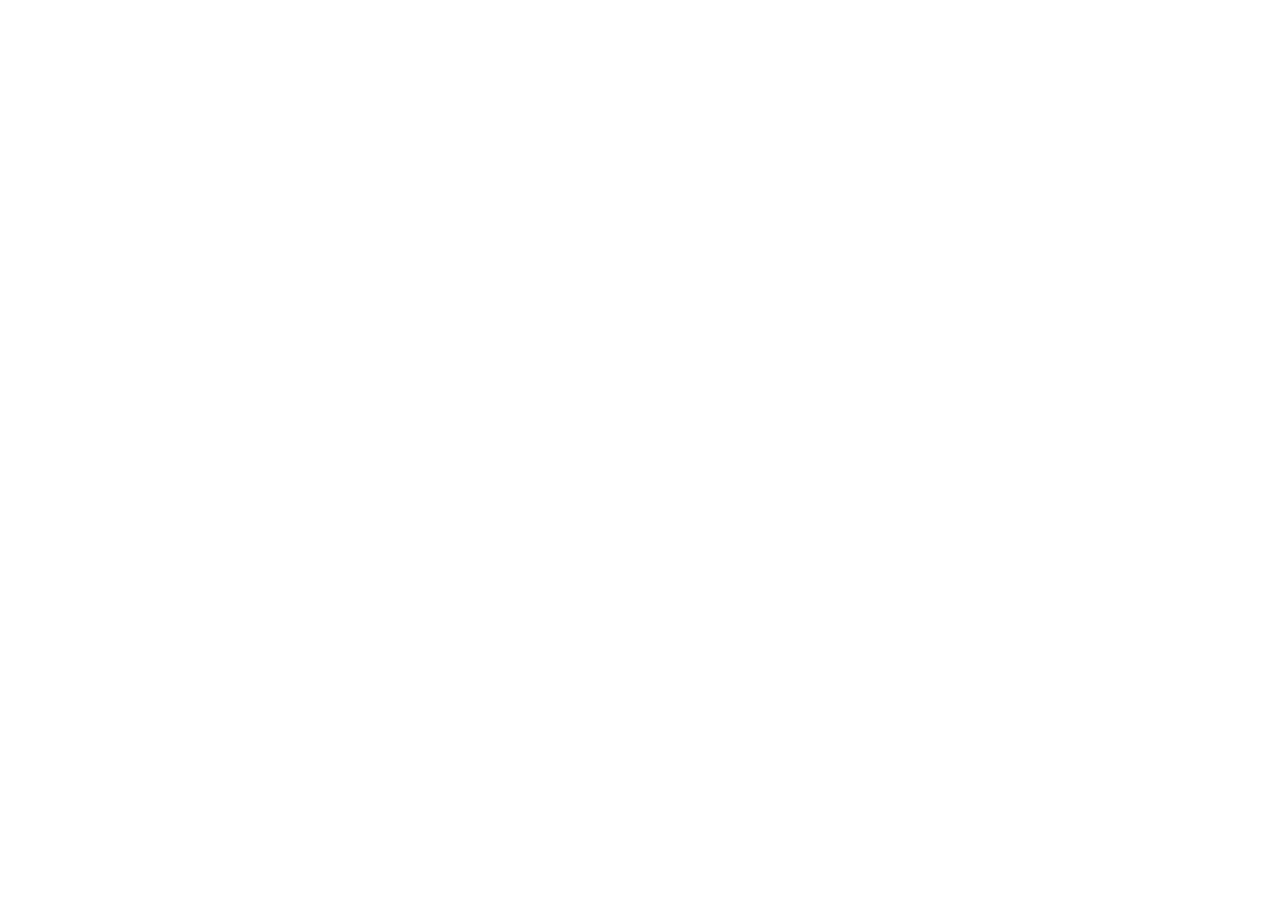
==== chenchen.html @ 7bcf4c58 "add initial html structure" ====
<!DOCTYPE html>
<html lang="en">
<head>
    <meta charset="UTF-8">
    <meta name="viewport" content="width=device-width, initial-scale=1.0">
    <title>Chenchen Feng</title>
</head>
<body>
    
</body>
</html>
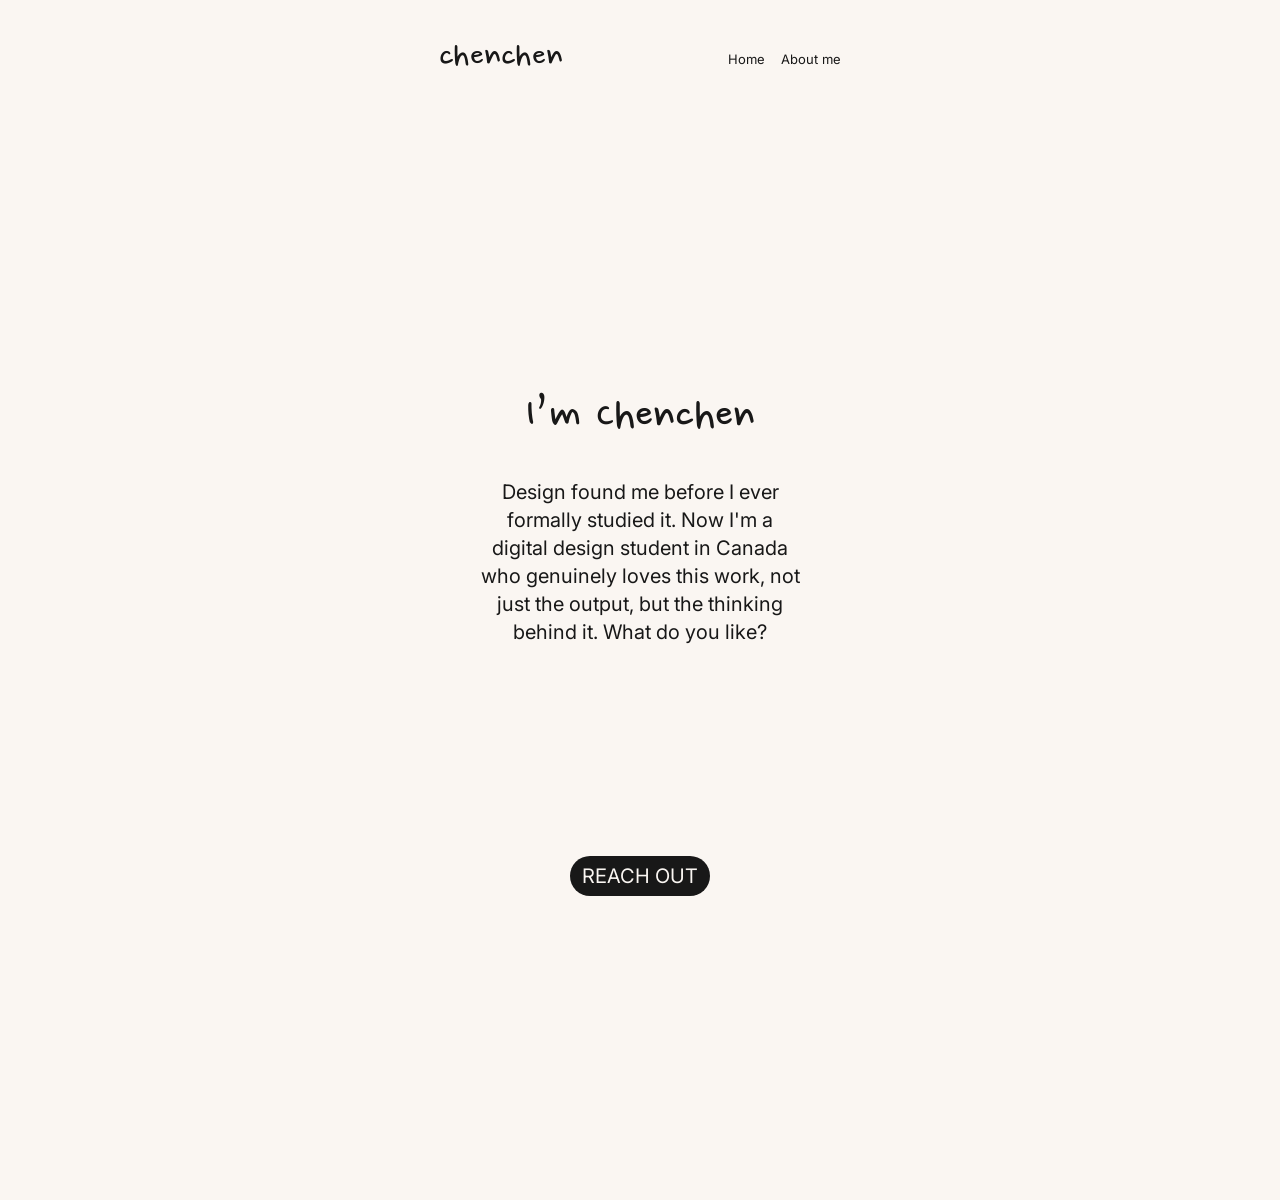
==== commit 69c754e8: "style two pages layout" ====
--- a/chenchen.html
+++ b/chenchen.html
@@ -3,9 +3,31 @@
 <head>
     <meta charset="UTF-8">
     <meta name="viewport" content="width=device-width, initial-scale=1.0">
-    <title>Chenchen Feng</title>
+    <title>About Chenchen</title>
+    <link rel="preconnect" href="https://fonts.googleapis.com">
+    <link rel="preconnect" href="https://fonts.gstatic.com" crossorigin>
+    <link href="https://fonts.googleapis.com/css2?family=Inter:ital,opsz,wght@0,14..32,100..900;1,14..32,100..900&family=Nanum+Pen+Script&display=swap" rel="stylesheet">
+    <link rel="stylesheet" href="css/reset.css">
+    <link rel="stylesheet" href="css/styles.css">
 </head>
+
 <body>
-    
+<header>
+    <a href="index.html" class="logo">chenchen</a>
+    <nav>
+        <ul>
+            <li><a href="index.html">Home</a></li>
+            <li><a href="chenchen.html">About me</a></li>
+        </ul>
+    </nav>
+</header>
+<main>
+    <section class="hero">
+    <h1>I’m Chenchen</h1>
+    <p class="content">Design found me before I ever formally studied it. Now I'm a digital design student in Canada who genuinely loves this work, not just the output, but the thinking behind it.
+What do you like?</p>
+    <a href="#" class="button">REACH OUT</a>
+    </section>
+</main>
 </body>
 </html>
--- a/css/styles.css
+++ b/css/styles.css
@@ -0,0 +1,80 @@
+body {
+    background-color: #FAF6F2;
+    font-family: "Inter", sans-serif;
+    color: #181818;
+}
+
+header {
+    max-width: 402px;
+    margin: 0 auto;
+    padding: 24px 20px;
+    background-color: #FAF6F2;
+    display: flex;
+    justify-content: space-between;
+    align-items: center;
+}
+
+.logo {
+    font-family: "Nanum Pen Script", cursive;
+    font-size: 40px;
+    color: #181818;
+    text-decoration: none;
+}
+
+nav ul {
+    display: flex;
+    gap: 16px;
+    list-style: none;
+}
+
+nav a {
+    color: #181818;
+    text-decoration: none;
+    font-size: 13px;
+}
+
+main {
+    max-width: 402px;
+    min-height: 874px;
+    margin: 0 auto;
+    background-color: #FAF6F2;
+}
+
+.hero {
+    text-align: center;
+    padding: 30px 28px;
+    margin-top: 210px;
+}
+
+.intro {
+    font-size: 20px;
+    text-transform: uppercase;
+    margin-bottom: 35px;
+}
+
+.hero h1 {
+    font-family: "Nanum Pen Script", cursive;
+    font-size: 52px;
+    font-weight: 400;
+    line-height: 52px;
+    margin-bottom: 35px;
+}
+
+.content {
+    font-size: 20px;
+    line-height: 1.4;
+    max-width: 320px;
+    margin: 0 auto;
+}
+
+.button {
+    display: inline-block;
+    margin-top: 210px;
+    padding: 8px 12px;
+    background-color: #181818;
+    color: #FAF6F2;
+    text-decoration: none;
+    font-size: 20px;
+    border-radius: 20px;
+    text-transform: uppercase;
+}
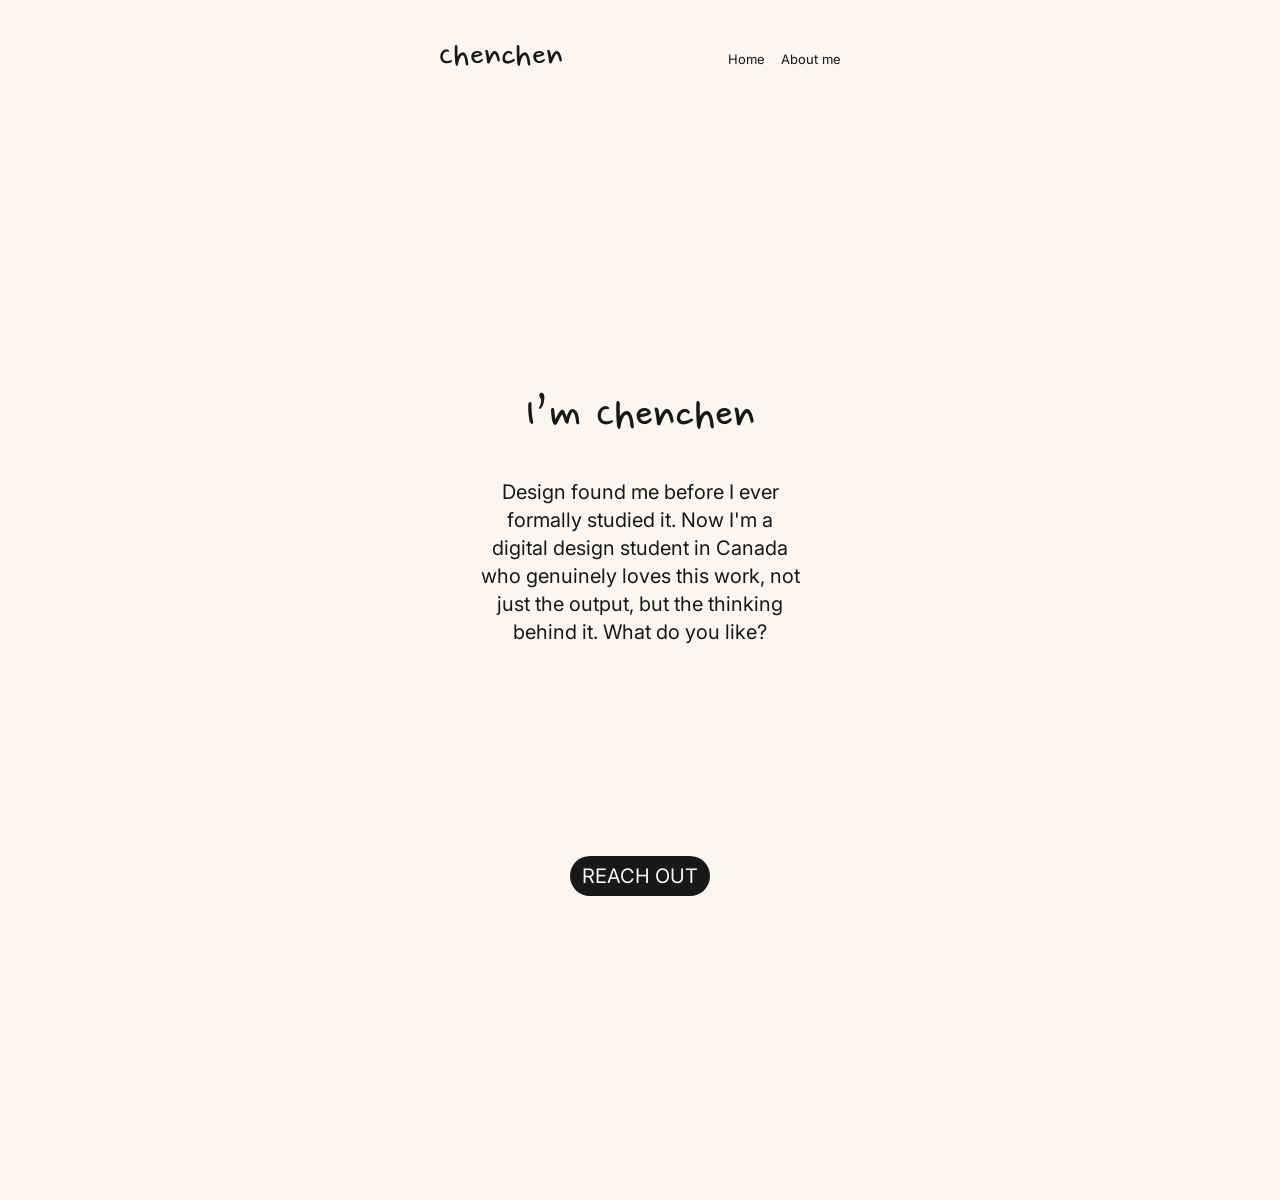
==== commit 04415f52: "Change logo's word" ====
--- a/chenchen.html
+++ b/chenchen.html
@@ -3,7 +3,7 @@
 <head>
     <meta charset="UTF-8">
     <meta name="viewport" content="width=device-width, initial-scale=1.0">
-    <title>About Chenchen</title>
+    <title>About Me</title>
     <link rel="preconnect" href="https://fonts.googleapis.com">
     <link rel="preconnect" href="https://fonts.gstatic.com" crossorigin>
     <link href="https://fonts.googleapis.com/css2?family=Inter:ital,opsz,wght@0,14..32,100..900;1,14..32,100..900&family=Nanum+Pen+Script&display=swap" rel="stylesheet">
@@ -13,7 +13,7 @@
 
 <body>
 <header>
-    <a href="index.html" class="logo">chenchen</a>
+    <a href="index.html" class="logo">Chenchen</a>
     <nav>
         <ul>
             <li><a href="index.html">Home</a></li>
